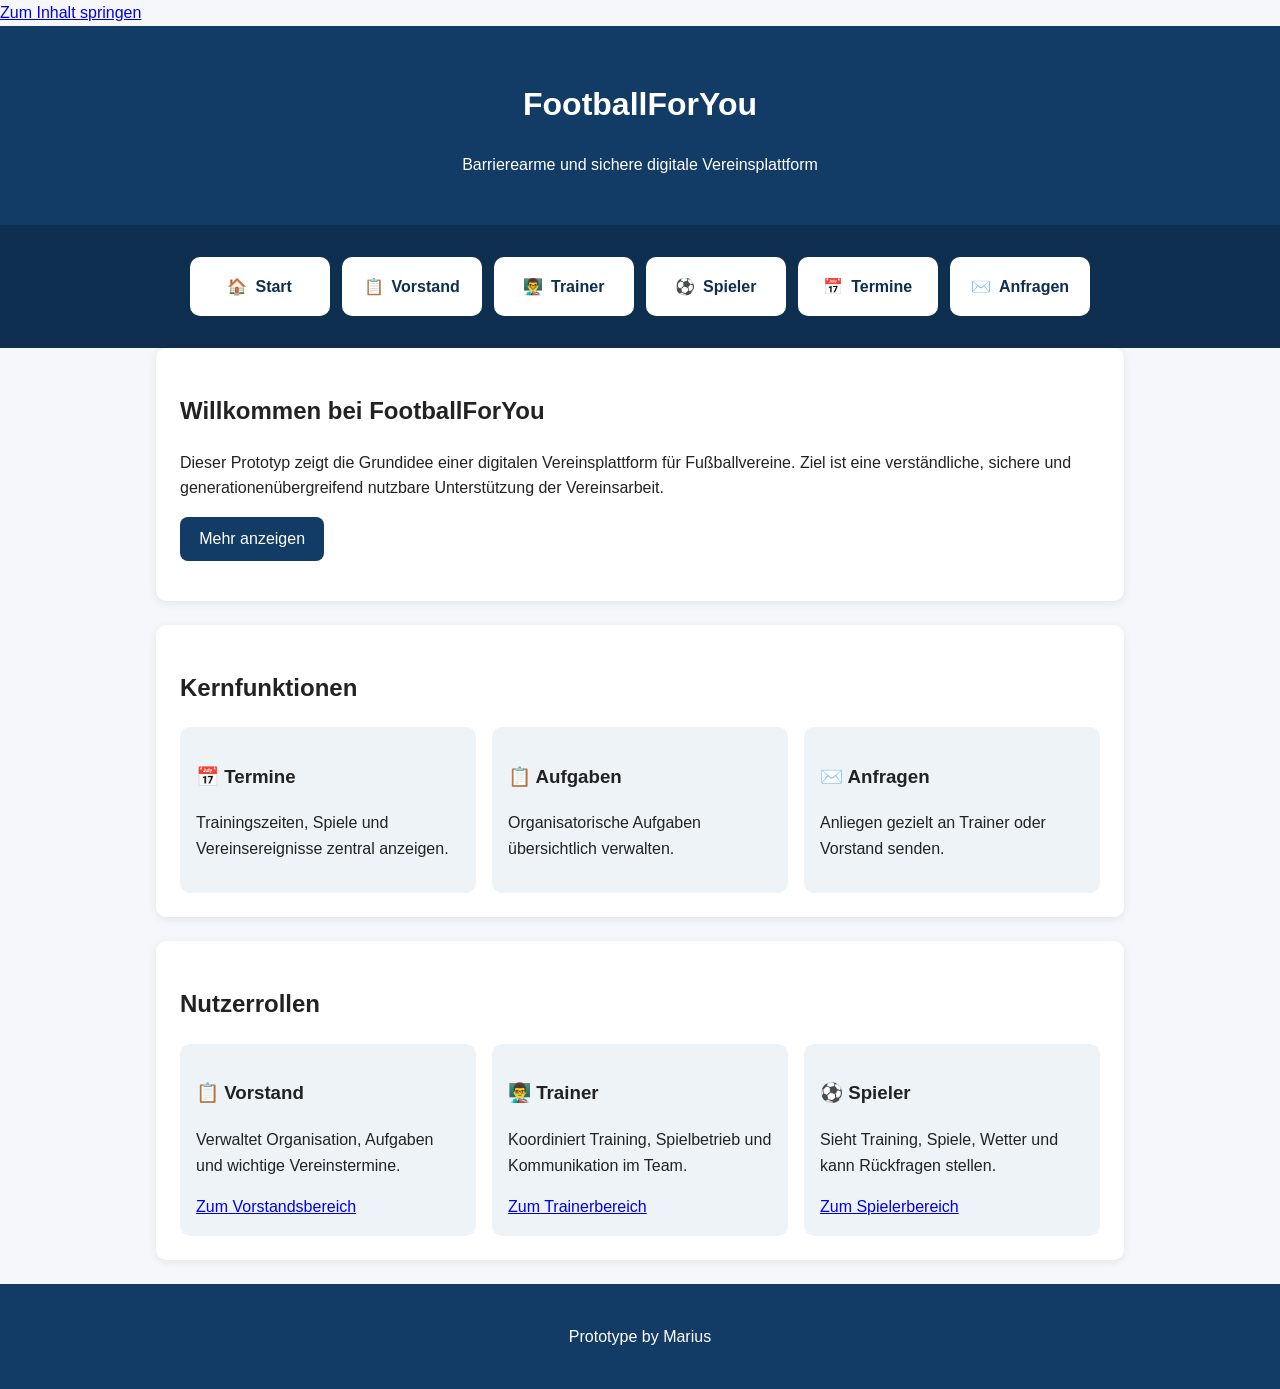
==== index.html @ 41df6380 "Update index.html" ====
<!DOCTYPE html>
<html lang="de">
<head>
  <meta charset="UTF-8" />
  <meta name="viewport" content="width=device-width, initial-scale=1.0" />
  <title>FootballForYou – Start</title>
  <link rel="stylesheet" href="style.css" />
</head>
<body>
  <a class="skip-link" href="#main-content">Zum Inhalt springen</a>

  <header class="site-header">
    <div class="container">
      <h1>FootballForYou</h1>
      <p>Barrierearme und sichere digitale Vereinsplattform</p>
    </div>
  </header>

  <nav class="main-nav" aria-label="Hauptnavigation">
    <div class="container nav-container">
      <a href="index.html" class="nav-button active">🏠 <span>Start</span></a>
      <a href="vorstand.html" class="nav-button">📋 <span>Vorstand</span></a>
      <a href="trainer.html" class="nav-button">👨‍🏫 <span>Trainer</span></a>
      <a href="spieler.html" class="nav-button">⚽ <span>Spieler</span></a>
      <a href="termine.html" class="nav-button">📅 <span>Termine</span></a>
      <a href="anfragen.html" class="nav-button">✉️ <span>Anfragen</span></a>
    </div>
  </nav>

  <main id="main-content" class="container">
    <section class="content-box">
      <h2>Willkommen bei FootballForYou</h2>
      <p>
        Dieser Prototyp zeigt die Grundidee einer digitalen Vereinsplattform
        für Fußballvereine. Ziel ist eine verständliche, sichere und
        generationenübergreifend nutzbare Unterstützung der Vereinsarbeit.
      </p>
      <button type="button" onclick="showMessage()">Mehr anzeigen</button>
      <p id="message" class="info-message"></p>
    </section>

    <section class="content-box">
      <h2>Kernfunktionen</h2>
      <div class="card-container">
        <div class="card">
          <h3>📅 Termine</h3>
          <p>Trainingszeiten, Spiele und Vereinsereignisse zentral anzeigen.</p>
        </div>
        <div class="card">
          <h3>📋 Aufgaben</h3>
          <p>Organisatorische Aufgaben übersichtlich verwalten.</p>
        </div>
        <div class="card">
          <h3>✉️ Anfragen</h3>
          <p>Anliegen gezielt an Trainer oder Vorstand senden.</p>
        </div>
      </div>
    </section>

    <section class="content-box">
      <h2>Nutzerrollen</h2>
      <div class="card-container">
        <div class="card">
          <h3>📋 Vorstand</h3>
          <p>Verwaltet Organisation, Aufgaben und wichtige Vereinstermine.</p>
          <a class="inline-link" href="vorstand.html">Zum Vorstandsbereich</a>
        </div>
        <div class="card">
          <h3>👨‍🏫 Trainer</h3>
          <p>Koordiniert Training, Spielbetrieb und Kommunikation im Team.</p>
          <a class="inline-link" href="trainer.html">Zum Trainerbereich</a>
        </div>
        <div class="card">
          <h3>⚽ Spieler</h3>
          <p>Sieht Training, Spiele, Wetter und kann Rückfragen stellen.</p>
          <a class="inline-link" href="spieler.html">Zum Spielerbereich</a>
        </div>
      </div>
    </section>
  </main>

  <footer class="site-footer">
    <div class="container">
      <p>Prototype by Marius</p>
    </div>
  </footer>

  <script src="script.js"></script>
</body>
</html>
---- style.css ----
* {
  box-sizing: border-box;
}

body {
  font-family: Arial, sans-serif;
  margin: 0;
  line-height: 1.6;
  background-color: #f5f7fa;
  color: #222;
}

.container {
  width: 100%;
  max-width: 1000px;
  margin: 0 auto;
  padding: 0 1rem;
}

.site-header {
  background-color: #123b66;
  color: white;
  padding: 2rem 0;
  text-align: center;
}

.main-nav {
  background-color: #0f2f50;
  padding: 1rem 0;
}

.nav-container {
  display: flex;
  justify-content: center;
  gap: 0.75rem;
  padding: 1rem;
  flex-wrap: wrap;
}

.nav-button {
  display: flex;
  align-items: center;
  gap: 0.5rem;
  background-color: #ffffff;
  color: #0f2f50;
  text-decoration: none;
  font-weight: bold;
  padding: 0.9rem 1.2rem;
  border-radius: 10px;
  min-width: 140px;
  justify-content: center;
  border: 2px solid transparent;
  transition: 0.2s ease;
}

.nav-button:hover {
  background-color: #eaf1f8;
  border-color: #123b66;
}

.nav-button:focus {
  outline: 3px solid #ffbf47;
  outline-offset: 2px;
}

main {
  padding-top: 2rem;
  padding-bottom: 2rem;
}

.content-box {
  background: white;
  margin-bottom: 1.5rem;
  padding: 1.5rem;
  border-radius: 10px;
  box-shadow: 0 2px 8px rgba(0, 0, 0, 0.08);
}

button {
  background-color: #123b66;
  color: white;
  border: none;
  padding: 0.8rem 1.2rem;
  border-radius: 8px;
  cursor: pointer;
  font-size: 1rem;
}

button:hover {
  opacity: 0.9;
}

.card-container {
  display: grid;
  grid-template-columns: repeat(3, 1fr);
  gap: 1rem;
}

.card {
  background-color: #eef3f8;
  padding: 1rem;
  border-radius: 10px;
}

.site-footer {
  text-align: center;
  padding: 1.5rem 0;
  background-color: #123b66;
  color: white;
}

@media (max-width: 768px) {
  .site-header {
    padding: 1.5rem 0;
  }

  .site-header h1 {
    font-size: 1.8rem;
  }

  .nav-container {
    flex-direction: column;
    align-items: stretch;
    gap: 0.75rem;
  }

  .nav-button {
    width: 100%;
  }

  .content-box {
    padding: 1rem;
  }

  .card-container {
    grid-template-columns: 1fr;
  }

  button {
    width: 100%;
  }
}
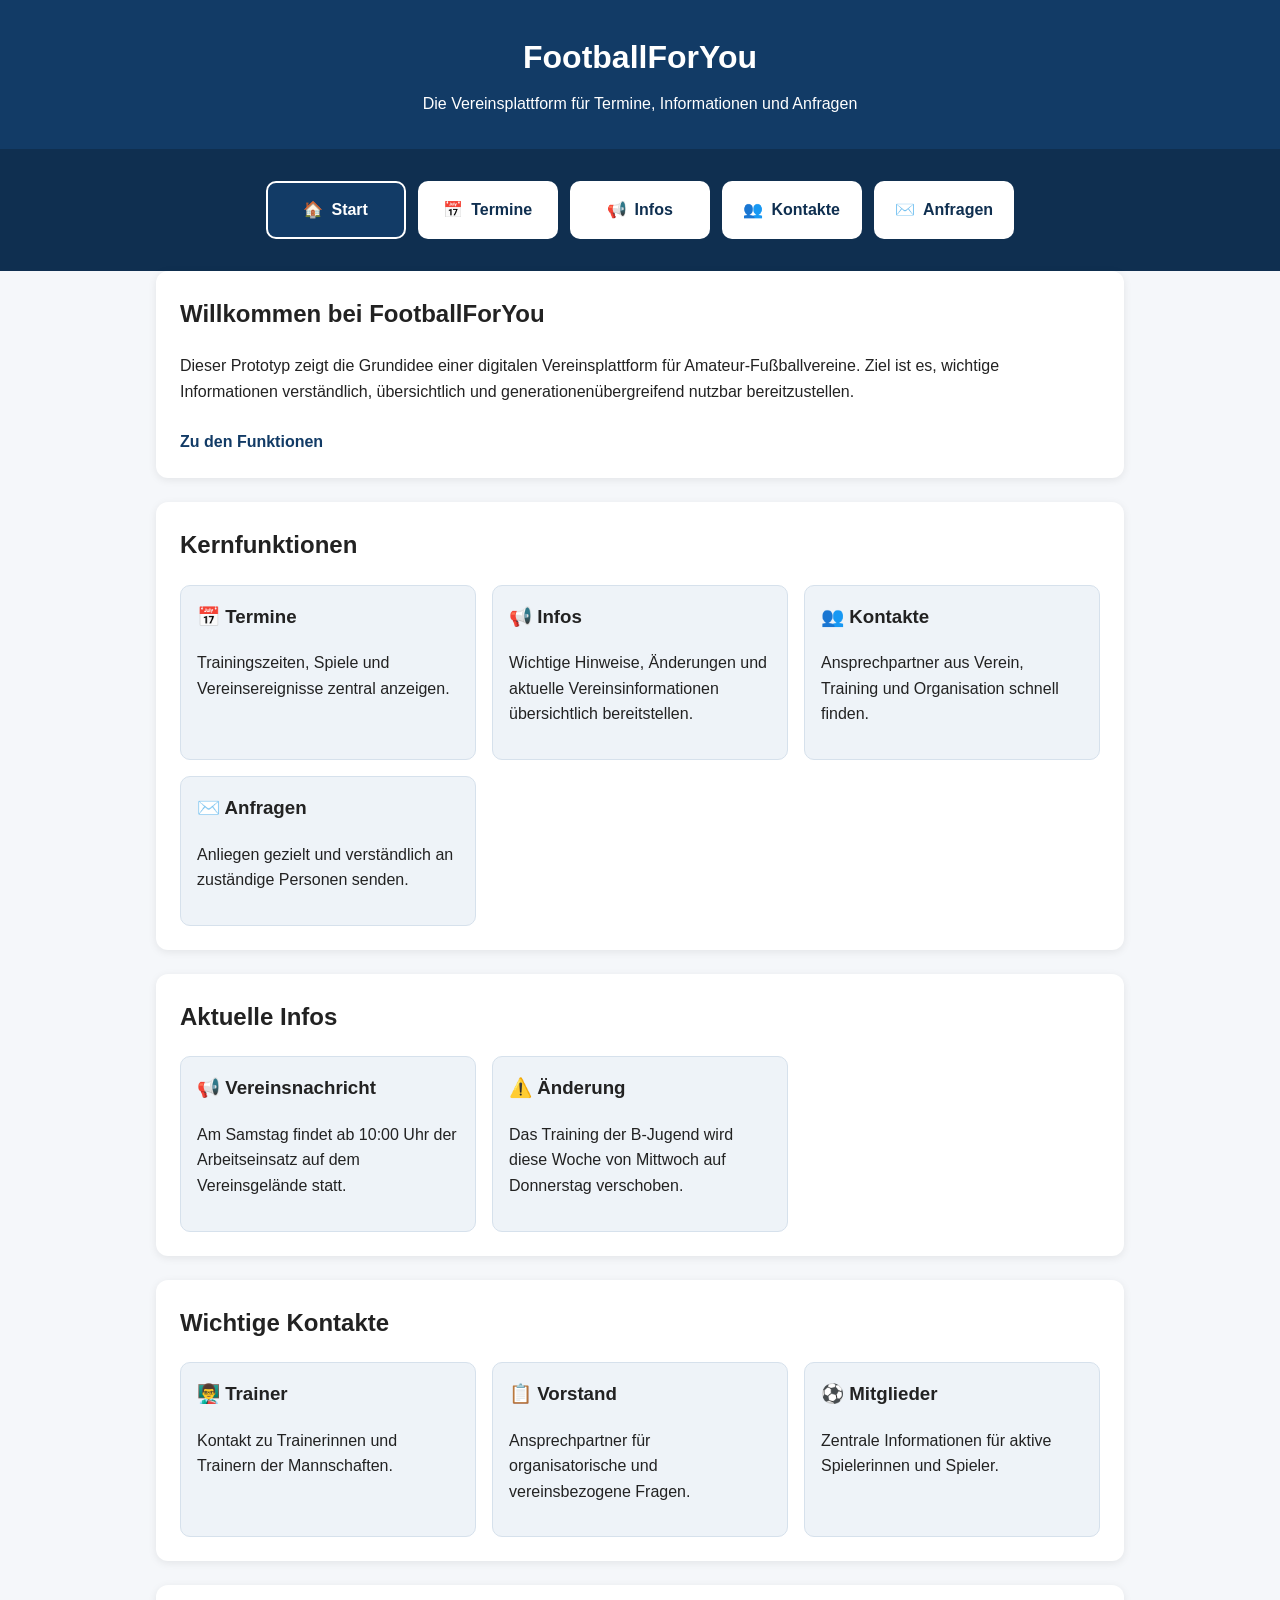
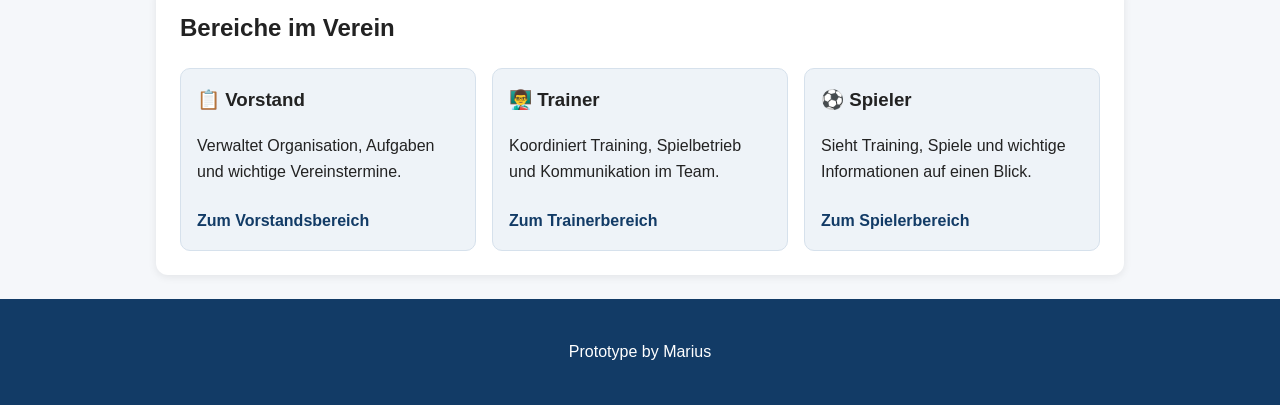
==== commit fff7c722: "Update index.html" ====
--- a/index.html
+++ b/index.html
@@ -12,17 +12,16 @@
   <header class="site-header">
     <div class="container">
       <h1>FootballForYou</h1>
-      <p>Barrierearme und sichere digitale Vereinsplattform</p>
+      <p>Die Vereinsplattform für Termine, Informationen und Anfragen</p>
     </div>
   </header>
 
   <nav class="main-nav" aria-label="Hauptnavigation">
     <div class="container nav-container">
       <a href="index.html" class="nav-button active">🏠 <span>Start</span></a>
-      <a href="vorstand.html" class="nav-button">📋 <span>Vorstand</span></a>
-      <a href="trainer.html" class="nav-button">👨‍🏫 <span>Trainer</span></a>
-      <a href="spieler.html" class="nav-button">⚽ <span>Spieler</span></a>
       <a href="termine.html" class="nav-button">📅 <span>Termine</span></a>
+      <a href="#infos-bereich" class="nav-button">📢 <span>Infos</span></a>
+      <a href="#kontakte-bereich" class="nav-button">👥 <span>Kontakte</span></a>
       <a href="anfragen.html" class="nav-button">✉️ <span>Anfragen</span></a>
     </div>
   </nav>
@@ -32,14 +31,14 @@
       <h2>Willkommen bei FootballForYou</h2>
       <p>
         Dieser Prototyp zeigt die Grundidee einer digitalen Vereinsplattform
-        für Fußballvereine. Ziel ist eine verständliche, sichere und
-        generationenübergreifend nutzbare Unterstützung der Vereinsarbeit.
+        für Amateur-Fußballvereine. Ziel ist es, wichtige Informationen
+        verständlich, übersichtlich und generationenübergreifend nutzbar
+        bereitzustellen.
       </p>
-      <button type="button" onclick="showMessage()">Mehr anzeigen</button>
-      <p id="message" class="info-message"></p>
+      <a class="inline-link button-link" href="#funktionen">Zu den Funktionen</a>
     </section>
 
-    <section class="content-box">
+    <section id="funktionen" class="content-box">
       <h2>Kernfunktionen</h2>
       <div class="card-container">
         <div class="card">
@@ -47,18 +46,54 @@
           <p>Trainingszeiten, Spiele und Vereinsereignisse zentral anzeigen.</p>
         </div>
         <div class="card">
-          <h3>📋 Aufgaben</h3>
-          <p>Organisatorische Aufgaben übersichtlich verwalten.</p>
+          <h3>📢 Infos</h3>
+          <p>Wichtige Hinweise, Änderungen und aktuelle Vereinsinformationen übersichtlich bereitstellen.</p>
+        </div>
+        <div class="card">
+          <h3>👥 Kontakte</h3>
+          <p>Ansprechpartner aus Verein, Training und Organisation schnell finden.</p>
         </div>
         <div class="card">
           <h3>✉️ Anfragen</h3>
-          <p>Anliegen gezielt an Trainer oder Vorstand senden.</p>
+          <p>Anliegen gezielt und verständlich an zuständige Personen senden.</p>
+        </div>
+      </div>
+    </section>
+
+    <section id="infos-bereich" class="content-box">
+      <h2>Aktuelle Infos</h2>
+      <div class="card-container">
+        <div class="card">
+          <h3>📢 Vereinsnachricht</h3>
+          <p>Am Samstag findet ab 10:00 Uhr der Arbeitseinsatz auf dem Vereinsgelände statt.</p>
+        </div>
+        <div class="card">
+          <h3>⚠️ Änderung</h3>
+          <p>Das Training der B-Jugend wird diese Woche von Mittwoch auf Donnerstag verschoben.</p>
+        </div>
+      </div>
+    </section>
+
+    <section id="kontakte-bereich" class="content-box">
+      <h2>Wichtige Kontakte</h2>
+      <div class="card-container">
+        <div class="card">
+          <h3>👨‍🏫 Trainer</h3>
+          <p>Kontakt zu Trainerinnen und Trainern der Mannschaften.</p>
+        </div>
+        <div class="card">
+          <h3>📋 Vorstand</h3>
+          <p>Ansprechpartner für organisatorische und vereinsbezogene Fragen.</p>
+        </div>
+        <div class="card">
+          <h3>⚽ Mitglieder</h3>
+          <p>Zentrale Informationen für aktive Spielerinnen und Spieler.</p>
         </div>
       </div>
     </section>
 
     <section class="content-box">
-      <h2>Nutzerrollen</h2>
+      <h2>Bereiche im Verein</h2>
       <div class="card-container">
         <div class="card">
           <h3>📋 Vorstand</h3>
@@ -72,7 +107,7 @@
         </div>
         <div class="card">
           <h3>⚽ Spieler</h3>
-          <p>Sieht Training, Spiele, Wetter und kann Rückfragen stellen.</p>
+          <p>Sieht Training, Spiele und wichtige Informationen auf einen Blick.</p>
           <a class="inline-link" href="spieler.html">Zum Spielerbereich</a>
         </div>
       </div>
--- a/style.css
+++ b/style.css
@@ -17,11 +17,38 @@
   padding: 0 1rem;
 }
 
+.skip-link {
+  position: absolute;
+  left: -9999px;
+  top: auto;
+}
+
+.skip-link:focus {
+  left: 1rem;
+  top: 1rem;
+  background: #ffbf47;
+  color: #000;
+  padding: 0.75rem 1rem;
+  border-radius: 8px;
+  z-index: 1000;
+  text-decoration: none;
+  font-weight: bold;
+}
+
 .site-header {
   background-color: #123b66;
   color: white;
   padding: 2rem 0;
   text-align: center;
+}
+
+.site-header h1 {
+  margin-top: 0;
+  margin-bottom: 0.5rem;
+}
+
+.site-header p {
+  margin: 0;
 }
 
 .main-nav {
@@ -37,7 +64,8 @@
   flex-wrap: wrap;
 }
 
-.nav-button {
+.nav-button,
+.nav-button:visited {
   display: flex;
   align-items: center;
   gap: 0.5rem;
@@ -58,9 +86,22 @@
   border-color: #123b66;
 }
 
-.nav-button:focus {
+.nav-button:active {
+  background-color: #d9e6f2;
+  border-color: #123b66;
+  color: #0f2f50;
+}
+
+.nav-button:focus,
+.nav-button:focus-visible {
   outline: 3px solid #ffbf47;
   outline-offset: 2px;
+}
+
+.nav-button.active {
+  background-color: #123b66;
+  color: #ffffff;
+  border-color: #ffffff;
 }
 
 main {
@@ -72,22 +113,33 @@
   background: white;
   margin-bottom: 1.5rem;
   padding: 1.5rem;
-  border-radius: 10px;
+  border-radius: 12px;
   box-shadow: 0 2px 8px rgba(0, 0, 0, 0.08);
+}
+
+.content-box h2 {
+  margin-top: 0;
 }
 
 button {
   background-color: #123b66;
   color: white;
   border: none;
-  padding: 0.8rem 1.2rem;
+  padding: 0.85rem 1.2rem;
   border-radius: 8px;
   cursor: pointer;
   font-size: 1rem;
+  font-weight: bold;
 }
 
 button:hover {
-  opacity: 0.9;
+  opacity: 0.95;
+}
+
+button:focus,
+button:focus-visible {
+  outline: 3px solid #ffbf47;
+  outline-offset: 2px;
 }
 
 .card-container {
@@ -100,6 +152,104 @@
   background-color: #eef3f8;
   padding: 1rem;
   border-radius: 10px;
+  border: 1px solid #d6e1ec;
+}
+
+.card h3 {
+  margin-top: 0;
+}
+
+.inline-link,
+.action-link {
+  display: inline-block;
+  margin-top: 0.5rem;
+  color: #123b66;
+  font-weight: bold;
+  text-decoration: none;
+}
+
+.inline-link:hover,
+.action-link:hover {
+  text-decoration: underline;
+}
+
+.info-list {
+  padding-left: 1.2rem;
+  margin-bottom: 0;
+}
+
+.info-message {
+  margin-top: 1rem;
+  font-weight: bold;
+}
+
+.request-form {
+  display: flex;
+  flex-direction: column;
+  gap: 1rem;
+}
+
+.form-group {
+  display: flex;
+  flex-direction: column;
+  gap: 0.4rem;
+}
+
+label {
+  font-weight: bold;
+}
+
+input,
+select,
+textarea {
+  width: 100%;
+  padding: 0.8rem;
+  border: 1px solid #b8c7d6;
+  border-radius: 8px;
+  font-size: 1rem;
+  font-family: Arial, sans-serif;
+}
+
+input:focus,
+select:focus,
+textarea:focus {
+  outline: 3px solid #ffbf47;
+  outline-offset: 1px;
+  border-color: #123b66;
+}
+
+.filter-buttons {
+  display: flex;
+  gap: 0.75rem;
+  flex-wrap: wrap;
+}
+
+.filter-button {
+  background-color: #eaf1f8;
+  color: #123b66;
+  border: 2px solid #123b66;
+}
+
+.filter-button.active-filter {
+  background-color: #123b66;
+  color: #ffffff;
+}
+
+.appointment-list {
+  display: grid;
+  gap: 1rem;
+}
+
+.appointment-item {
+  background-color: #eef3f8;
+  padding: 1rem;
+  border-radius: 10px;
+  border: 1px solid #d6e1ec;
+}
+
+.appointment-item h3 {
+  margin-top: 0;
+  margin-bottom: 0.5rem;
 }
 
 .site-footer {
@@ -136,7 +286,12 @@
     grid-template-columns: 1fr;
   }
 
-  button {
+  .filter-buttons {
+    flex-direction: column;
+  }
+
+  button,
+  .filter-button {
     width: 100%;
   }
 }
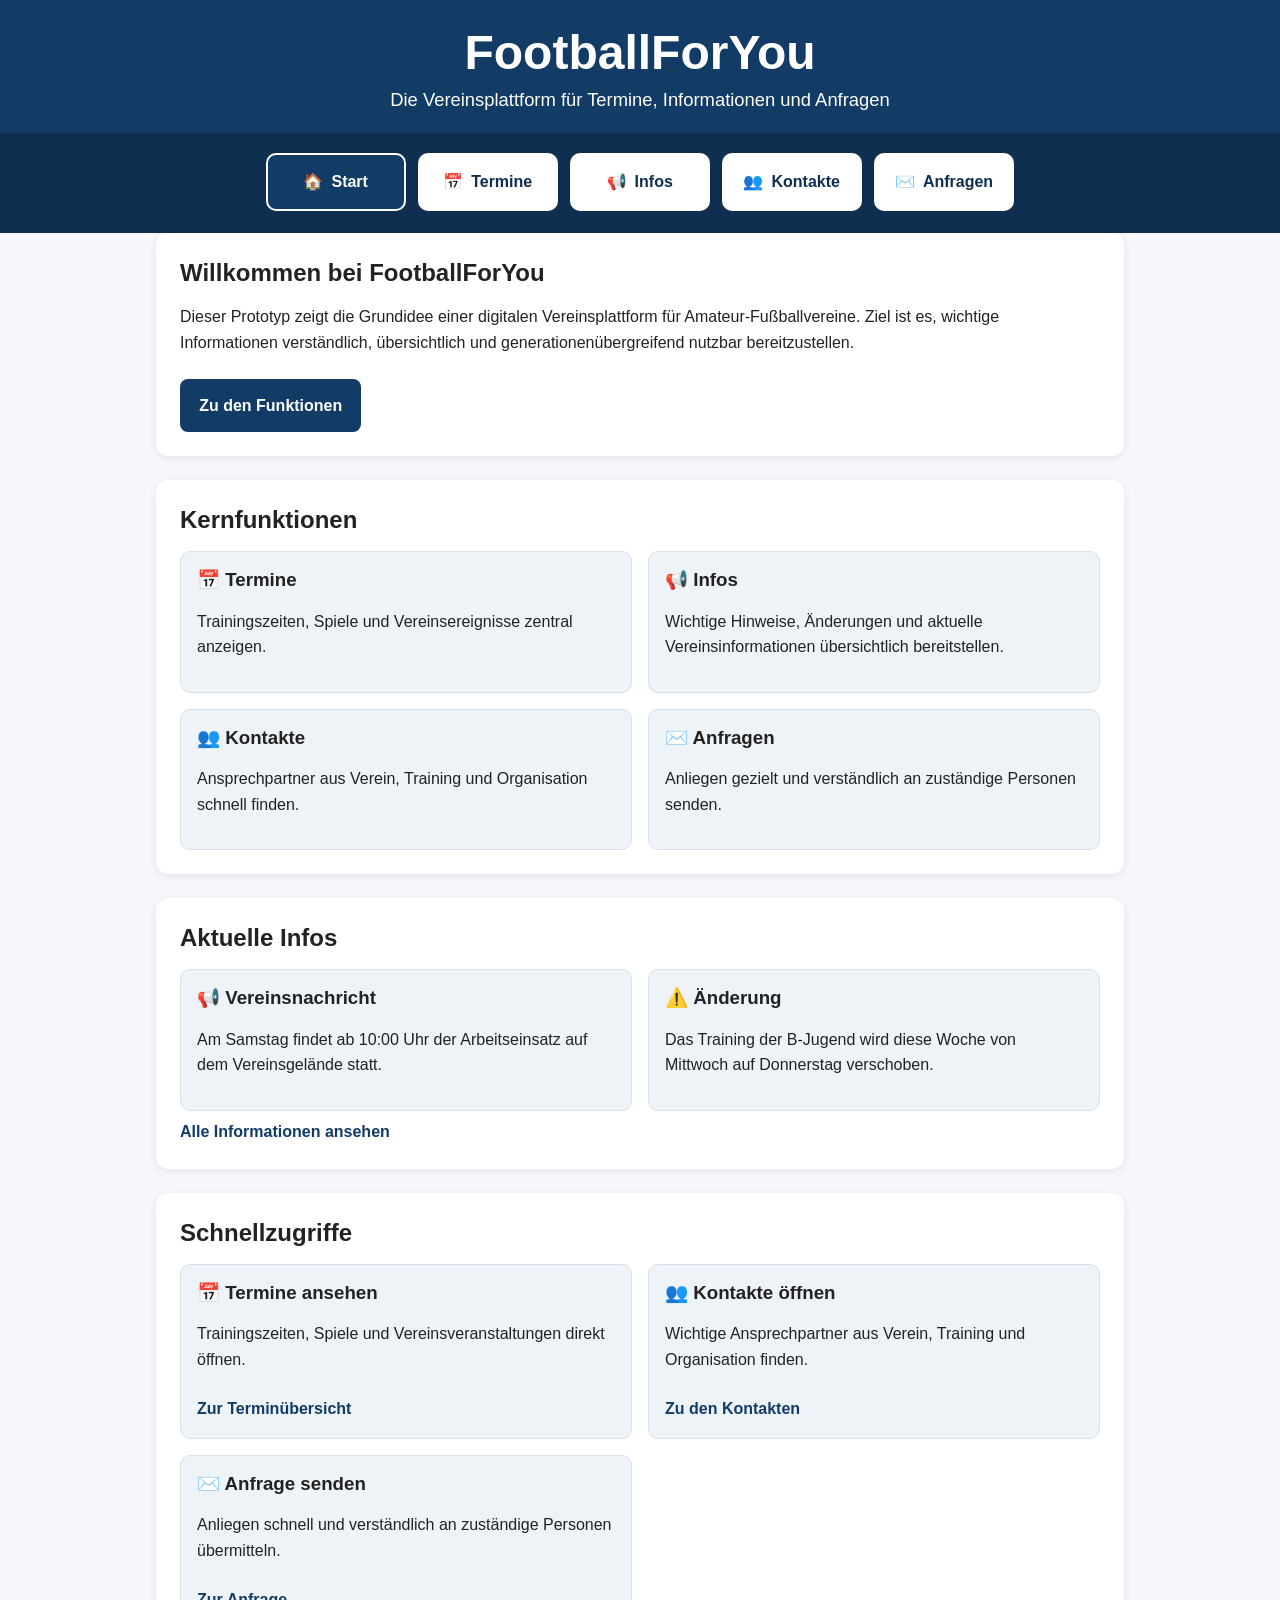
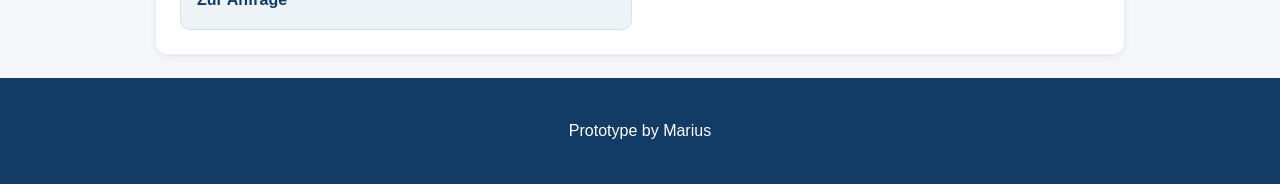
==== commit 6aecb8aa: "Update index.html" ====
--- a/index.html
+++ b/index.html
@@ -20,8 +20,8 @@
     <div class="container nav-container">
       <a href="index.html" class="nav-button active">🏠 <span>Start</span></a>
       <a href="termine.html" class="nav-button">📅 <span>Termine</span></a>
-      <a href="#infos-bereich" class="nav-button">📢 <span>Infos</span></a>
-      <a href="#kontakte-bereich" class="nav-button">👥 <span>Kontakte</span></a>
+      <a href="infos.html" class="nav-button">📢 <span>Infos</span></a>
+      <a href="kontakte.html" class="nav-button">👥 <span>Kontakte</span></a>
       <a href="anfragen.html" class="nav-button">✉️ <span>Anfragen</span></a>
     </div>
   </nav>
@@ -60,7 +60,7 @@
       </div>
     </section>
 
-    <section id="infos-bereich" class="content-box">
+    <section class="content-box">
       <h2>Aktuelle Infos</h2>
       <div class="card-container">
         <div class="card">
@@ -72,43 +72,26 @@
           <p>Das Training der B-Jugend wird diese Woche von Mittwoch auf Donnerstag verschoben.</p>
         </div>
       </div>
-    </section>
-
-    <section id="kontakte-bereich" class="content-box">
-      <h2>Wichtige Kontakte</h2>
-      <div class="card-container">
-        <div class="card">
-          <h3>👨‍🏫 Trainer</h3>
-          <p>Kontakt zu Trainerinnen und Trainern der Mannschaften.</p>
-        </div>
-        <div class="card">
-          <h3>📋 Vorstand</h3>
-          <p>Ansprechpartner für organisatorische und vereinsbezogene Fragen.</p>
-        </div>
-        <div class="card">
-          <h3>⚽ Mitglieder</h3>
-          <p>Zentrale Informationen für aktive Spielerinnen und Spieler.</p>
-        </div>
-      </div>
+      <a class="inline-link" href="infos.html">Alle Informationen ansehen</a>
     </section>
 
     <section class="content-box">
-      <h2>Bereiche im Verein</h2>
+      <h2>Schnellzugriffe</h2>
       <div class="card-container">
         <div class="card">
-          <h3>📋 Vorstand</h3>
-          <p>Verwaltet Organisation, Aufgaben und wichtige Vereinstermine.</p>
-          <a class="inline-link" href="vorstand.html">Zum Vorstandsbereich</a>
+          <h3>📅 Termine ansehen</h3>
+          <p>Trainingszeiten, Spiele und Vereinsveranstaltungen direkt öffnen.</p>
+          <a class="inline-link" href="termine.html">Zur Terminübersicht</a>
         </div>
         <div class="card">
-          <h3>👨‍🏫 Trainer</h3>
-          <p>Koordiniert Training, Spielbetrieb und Kommunikation im Team.</p>
-          <a class="inline-link" href="trainer.html">Zum Trainerbereich</a>
+          <h3>👥 Kontakte öffnen</h3>
+          <p>Wichtige Ansprechpartner aus Verein, Training und Organisation finden.</p>
+          <a class="inline-link" href="kontakte.html">Zu den Kontakten</a>
         </div>
         <div class="card">
-          <h3>⚽ Spieler</h3>
-          <p>Sieht Training, Spiele und wichtige Informationen auf einen Blick.</p>
-          <a class="inline-link" href="spieler.html">Zum Spielerbereich</a>
+          <h3>✉️ Anfrage senden</h3>
+          <p>Anliegen schnell und verständlich an zuständige Personen übermitteln.</p>
+          <a class="inline-link" href="anfragen.html">Zur Anfrage</a>
         </div>
       </div>
     </section>
--- a/style.css
+++ b/style.css
@@ -38,29 +38,33 @@
 .site-header {
   background-color: #123b66;
   color: white;
-  padding: 2rem 0;
+  padding: 1.5rem 0 1.25rem;
   text-align: center;
 }
 
 .site-header h1 {
   margin-top: 0;
-  margin-bottom: 0.5rem;
+  margin-bottom: 0.35rem;
+  font-size: 3rem;
+  line-height: 1.2;
 }
 
 .site-header p {
   margin: 0;
+  font-size: 1.15rem;
+  line-height: 1.4;
 }
 
 .main-nav {
   background-color: #0f2f50;
-  padding: 1rem 0;
+  padding: 0.5rem 0 0.85rem;
 }
 
 .nav-container {
   display: flex;
   justify-content: center;
   gap: 0.75rem;
-  padding: 1rem;
+  padding: 0.75rem 1rem 0.5rem;
   flex-wrap: wrap;
 }
 
@@ -105,7 +109,7 @@
 }
 
 main {
-  padding-top: 2rem;
+  padding-top: 1.5rem;
   padding-bottom: 2rem;
 }
 
@@ -119,6 +123,8 @@
 
 .content-box h2 {
   margin-top: 0;
+  margin-bottom: 1rem;
+  line-height: 1.3;
 }
 
 button {
@@ -144,7 +150,7 @@
 
 .card-container {
   display: grid;
-  grid-template-columns: repeat(3, 1fr);
+  grid-template-columns: repeat(2, 1fr);
   gap: 1rem;
 }
 
@@ -157,6 +163,8 @@
 
 .card h3 {
   margin-top: 0;
+  margin-bottom: 0.75rem;
+  line-height: 1.3;
 }
 
 .inline-link,
@@ -171,6 +179,29 @@
 .inline-link:hover,
 .action-link:hover {
   text-decoration: underline;
+}
+
+.button-link,
+.button-link:visited {
+  display: inline-block;
+  margin-top: 0.5rem;
+  background-color: #123b66;
+  color: #ffffff;
+  text-decoration: none;
+  padding: 0.85rem 1.2rem;
+  border-radius: 8px;
+  font-weight: bold;
+}
+
+.button-link:hover {
+  background-color: #163258;
+  text-decoration: none;
+}
+
+.button-link:focus,
+.button-link:focus-visible {
+  outline: 3px solid #ffbf47;
+  outline-offset: 2px;
 }
 
 .info-list {
@@ -261,11 +292,15 @@
 
 @media (max-width: 768px) {
   .site-header {
-    padding: 1.5rem 0;
+    padding: 1.25rem 0 1rem;
   }
 
   .site-header h1 {
-    font-size: 1.8rem;
+    font-size: 2.2rem;
+  }
+
+  .site-header p {
+    font-size: 1rem;
   }
 
   .nav-container {
@@ -291,7 +326,9 @@
   }
 
   button,
-  .filter-button {
+  .filter-button,
+  .button-link {
     width: 100%;
-  }
-}
+    text-align: center;
+  }
+}
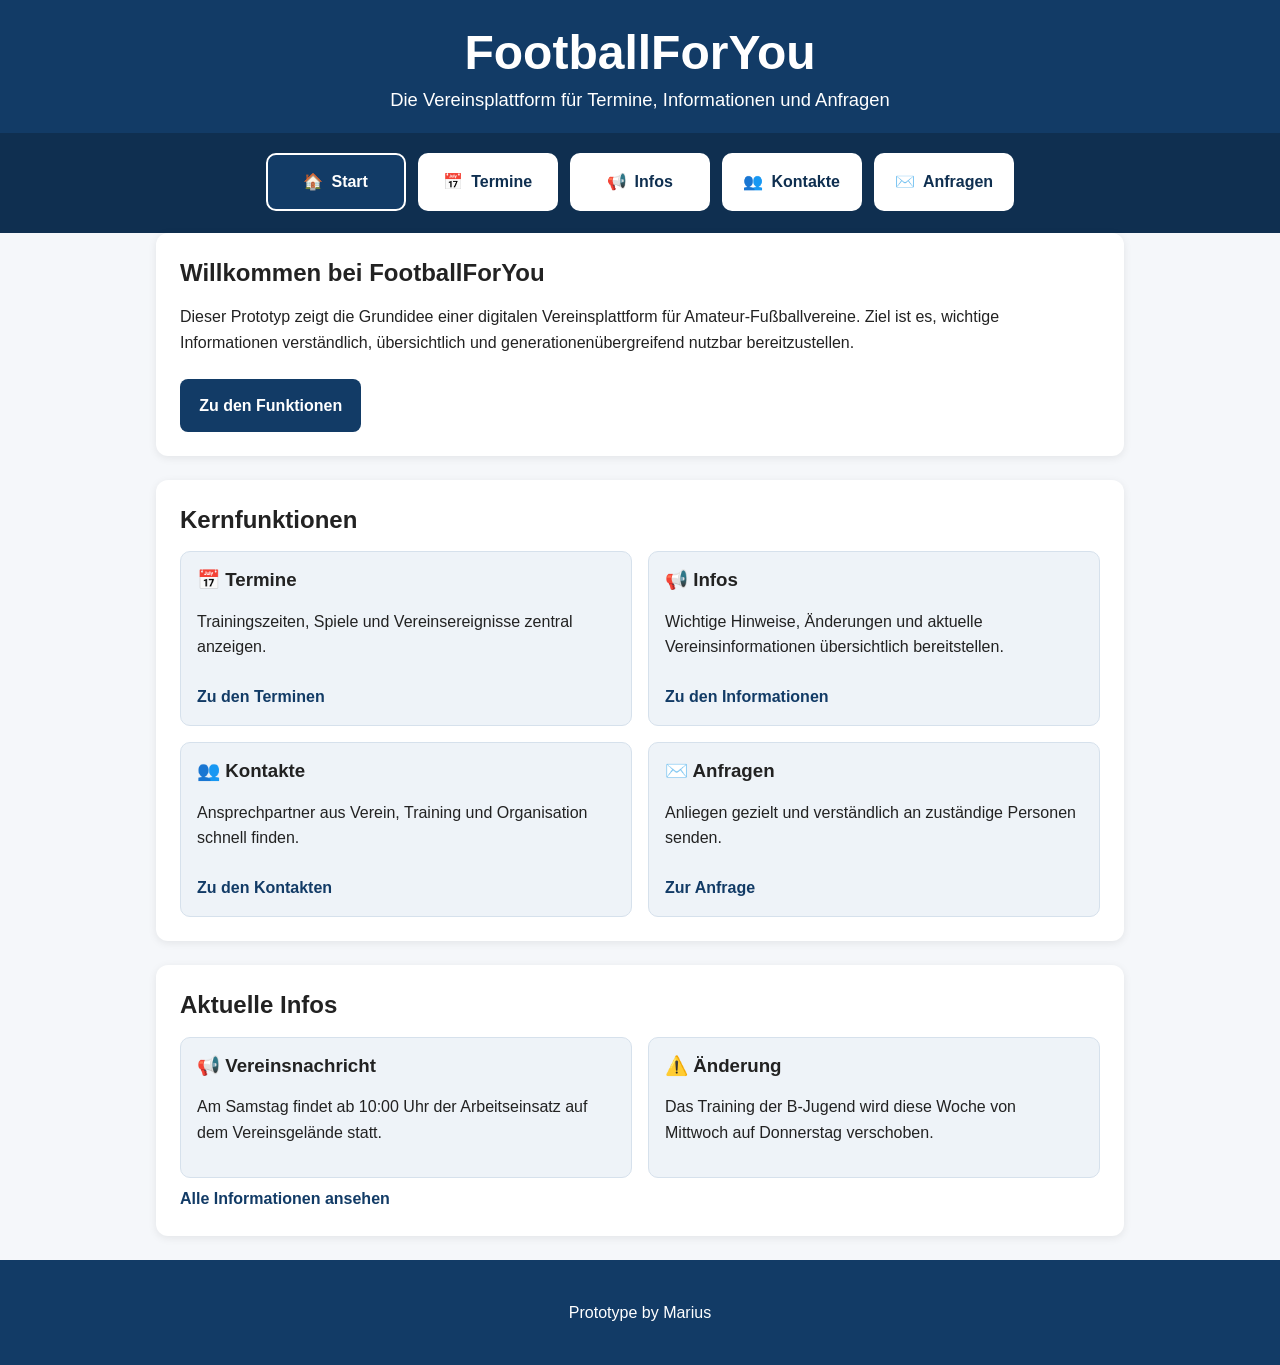
==== commit 96f90f11: "Update index.html" ====
--- a/index.html
+++ b/index.html
@@ -44,18 +44,22 @@
         <div class="card">
           <h3>📅 Termine</h3>
           <p>Trainingszeiten, Spiele und Vereinsereignisse zentral anzeigen.</p>
+          <a class="inline-link" href="termine.html">Zu den Terminen</a>
         </div>
         <div class="card">
           <h3>📢 Infos</h3>
           <p>Wichtige Hinweise, Änderungen und aktuelle Vereinsinformationen übersichtlich bereitstellen.</p>
+          <a class="inline-link" href="infos.html">Zu den Informationen</a>
         </div>
         <div class="card">
           <h3>👥 Kontakte</h3>
           <p>Ansprechpartner aus Verein, Training und Organisation schnell finden.</p>
+          <a class="inline-link" href="kontakte.html">Zu den Kontakten</a>
         </div>
         <div class="card">
           <h3>✉️ Anfragen</h3>
           <p>Anliegen gezielt und verständlich an zuständige Personen senden.</p>
+          <a class="inline-link" href="anfragen.html">Zur Anfrage</a>
         </div>
       </div>
     </section>
@@ -74,27 +78,6 @@
       </div>
       <a class="inline-link" href="infos.html">Alle Informationen ansehen</a>
     </section>
-
-    <section class="content-box">
-      <h2>Schnellzugriffe</h2>
-      <div class="card-container">
-        <div class="card">
-          <h3>📅 Termine ansehen</h3>
-          <p>Trainingszeiten, Spiele und Vereinsveranstaltungen direkt öffnen.</p>
-          <a class="inline-link" href="termine.html">Zur Terminübersicht</a>
-        </div>
-        <div class="card">
-          <h3>👥 Kontakte öffnen</h3>
-          <p>Wichtige Ansprechpartner aus Verein, Training und Organisation finden.</p>
-          <a class="inline-link" href="kontakte.html">Zu den Kontakten</a>
-        </div>
-        <div class="card">
-          <h3>✉️ Anfrage senden</h3>
-          <p>Anliegen schnell und verständlich an zuständige Personen übermitteln.</p>
-          <a class="inline-link" href="anfragen.html">Zur Anfrage</a>
-        </div>
-      </div>
-    </section>
   </main>
 
   <footer class="site-footer">
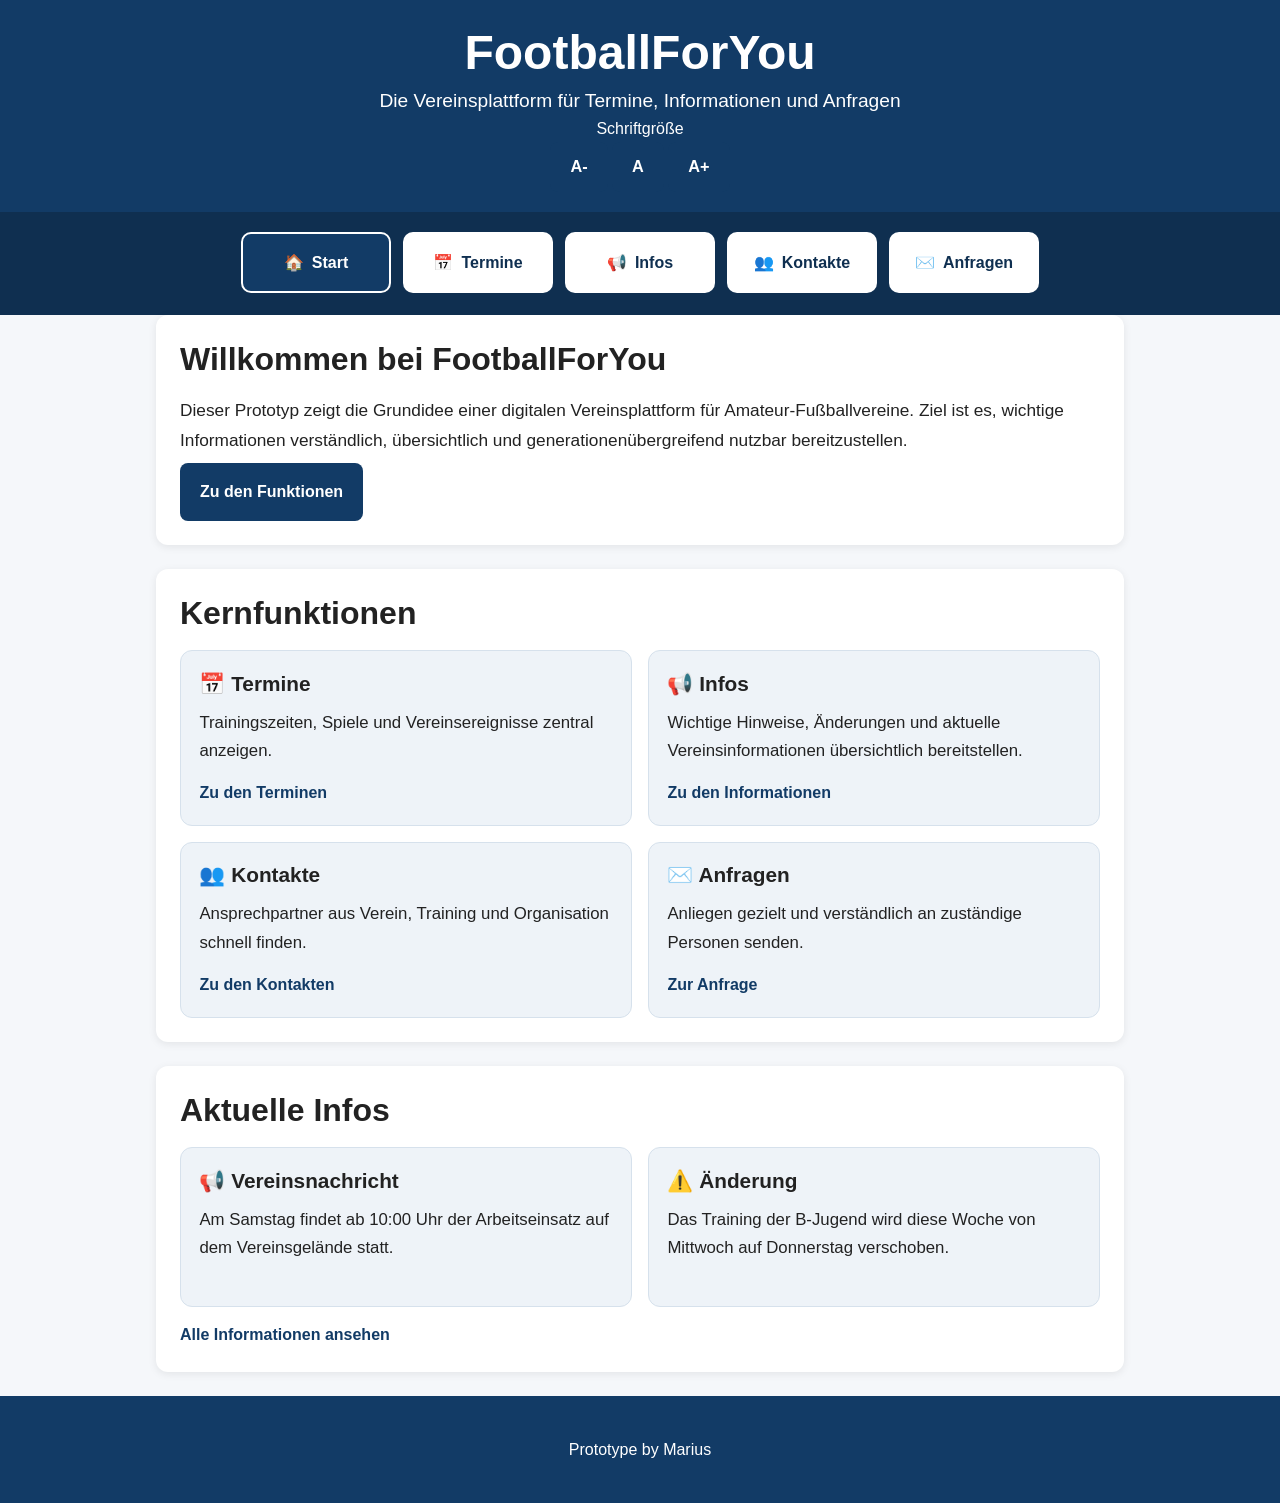
==== commit af0dad48: "Update index.html" ====
--- a/index.html
+++ b/index.html
@@ -10,9 +10,20 @@
   <a class="skip-link" href="#main-content">Zum Inhalt springen</a>
 
   <header class="site-header">
-    <div class="container">
-      <h1>FootballForYou</h1>
-      <p>Die Vereinsplattform für Termine, Informationen und Anfragen</p>
+    <div class="container header-inner">
+      <div class="header-text">
+        <h1>FootballForYou</h1>
+        <p>Die Vereinsplattform für Termine, Informationen und Anfragen</p>
+      </div>
+
+      <div class="font-controls" aria-label="Schriftgröße anpassen">
+        <span class="font-controls-label">Schriftgröße</span>
+        <div class="font-buttons">
+          <button type="button" class="font-button" onclick="setFontSize('small')">A-</button>
+          <button type="button" class="font-button" onclick="setFontSize('default')">A</button>
+          <button type="button" class="font-button" onclick="setFontSize('large')">A+</button>
+        </div>
+      </div>
     </div>
   </header>
 
--- a/style.css
+++ b/style.css
@@ -5,7 +5,7 @@
 body {
   font-family: Arial, sans-serif;
   margin: 0;
-  line-height: 1.6;
+  line-height: 1.7;
   background-color: #f5f7fa;
   color: #222;
 }
@@ -51,8 +51,8 @@
 
 .site-header p {
   margin: 0;
-  font-size: 1.15rem;
-  line-height: 1.4;
+  font-size: 1.2rem;
+  line-height: 1.45;
 }
 
 .main-nav {
@@ -77,9 +77,9 @@
   color: #0f2f50;
   text-decoration: none;
   font-weight: bold;
-  padding: 0.9rem 1.2rem;
+  padding: 0.95rem 1.25rem;
   border-radius: 10px;
-  min-width: 140px;
+  min-width: 150px;
   justify-content: center;
   border: 2px solid transparent;
   transition: 0.2s ease;
@@ -125,16 +125,23 @@
   margin-top: 0;
   margin-bottom: 1rem;
   line-height: 1.3;
+  font-size: 2rem;
+}
+
+.content-box p {
+  margin-top: 0;
+  margin-bottom: 0;
+  font-size: 1.08rem;
 }
 
 button {
   background-color: #123b66;
   color: white;
   border: none;
-  padding: 0.85rem 1.2rem;
+  padding: 0.95rem 1.25rem;
   border-radius: 8px;
   cursor: pointer;
-  font-size: 1rem;
+  font-size: 1.02rem;
   font-weight: bold;
 }
 
@@ -156,21 +163,28 @@
 
 .card {
   background-color: #eef3f8;
-  padding: 1rem;
-  border-radius: 10px;
+  padding: 1.15rem;
+  border-radius: 12px;
   border: 1px solid #d6e1ec;
+  min-height: 160px;
 }
 
 .card h3 {
   margin-top: 0;
   margin-bottom: 0.75rem;
   line-height: 1.3;
+  font-size: 1.3rem;
+}
+
+.card p {
+  margin: 0;
+  font-size: 1.05rem;
 }
 
 .inline-link,
 .action-link {
   display: inline-block;
-  margin-top: 0.5rem;
+  margin-top: 0.85rem;
   color: #123b66;
   font-weight: bold;
   text-decoration: none;
@@ -179,6 +193,15 @@
 .inline-link:hover,
 .action-link:hover {
   text-decoration: underline;
+}
+
+.inline-link:focus,
+.inline-link:focus-visible,
+.action-link:focus,
+.action-link:focus-visible {
+  outline: 3px solid #ffbf47;
+  outline-offset: 2px;
+  border-radius: 4px;
 }
 
 .button-link,
@@ -188,7 +211,7 @@
   background-color: #123b66;
   color: #ffffff;
   text-decoration: none;
-  padding: 0.85rem 1.2rem;
+  padding: 0.95rem 1.25rem;
   border-radius: 8px;
   font-weight: bold;
 }
@@ -205,13 +228,23 @@
 }
 
 .info-list {
-  padding-left: 1.2rem;
+  padding-left: 1.4rem;
+  margin: 0;
+}
+
+.info-list li {
+  margin-bottom: 0.6rem;
+  font-size: 1.08rem;
+}
+
+.info-list li:last-child {
   margin-bottom: 0;
 }
 
 .info-message {
   margin-top: 1rem;
   font-weight: bold;
+  font-size: 1.05rem;
 }
 
 .request-form {
@@ -226,19 +259,32 @@
   gap: 0.4rem;
 }
 
+.form-note {
+  margin-bottom: 1rem;
+  font-size: 1rem;
+  color: #123b66;
+}
+
+.required-marker {
+  color: #b00020;
+  font-weight: bold;
+}
+
 label {
   font-weight: bold;
+  font-size: 1.08rem;
 }
 
 input,
 select,
 textarea {
   width: 100%;
-  padding: 0.8rem;
+  padding: 0.95rem;
   border: 1px solid #b8c7d6;
   border-radius: 8px;
-  font-size: 1rem;
+  font-size: 1.02rem;
   font-family: Arial, sans-serif;
+  line-height: 1.5;
 }
 
 input:focus,
@@ -249,22 +295,95 @@
   border-color: #123b66;
 }
 
+.checkbox-group {
+  gap: 0.75rem;
+}
+
+.checkbox-label {
+  display: flex;
+  align-items: flex-start;
+  gap: 0.75rem;
+  font-weight: normal;
+  line-height: 1.5;
+}
+
+.checkbox-label input[type="checkbox"] {
+  width: 1.2rem;
+  height: 1.2rem;
+  margin-top: 0.15rem;
+  flex-shrink: 0;
+}
+
+.error-field {
+  border: 2px solid #b00020 !important;
+  background-color: #fff4f4;
+}
+
+.honeypot-field {
+  position: absolute;
+  left: -9999px;
+  width: 1px;
+  height: 1px;
+  overflow: hidden;
+}
+
+/* Filter */
+
+.filter-help {
+  margin-bottom: 0.75rem;
+  font-size: 1.05rem;
+}
+
+.filter-status {
+  display: inline-block;
+  margin-top: 0;
+  margin-bottom: 1rem;
+  padding: 0.8rem 1rem;
+  background-color: #eef3f8;
+  border: 2px solid #d6e1ec;
+  border-radius: 10px;
+  font-weight: bold;
+  color: #123b66;
+  font-size: 1.05rem;
+}
+
 .filter-buttons {
   display: flex;
-  gap: 0.75rem;
+  gap: 0.9rem;
   flex-wrap: wrap;
 }
 
 .filter-button {
+  background-color: #f5f7fa;
+  color: #123b66;
+  border: 3px solid #123b66;
+  padding: 1rem 1.4rem;
+  border-radius: 14px;
+  font-size: 1.05rem;
+  font-weight: bold;
+  min-width: 180px;
+  text-align: center;
+}
+
+.filter-button:hover {
   background-color: #eaf1f8;
-  color: #123b66;
-  border: 2px solid #123b66;
+  opacity: 1;
 }
 
 .filter-button.active-filter {
   background-color: #123b66;
   color: #ffffff;
-}
+  border-color: #123b66;
+  box-shadow: 0 0 0 4px #ffbf47;
+}
+
+.filter-button:focus,
+.filter-button:focus-visible {
+  outline: 3px solid #ffbf47;
+  outline-offset: 3px;
+}
+
+/* Terminliste */
 
 .appointment-list {
   display: grid;
@@ -273,14 +392,25 @@
 
 .appointment-item {
   background-color: #eef3f8;
-  padding: 1rem;
-  border-radius: 10px;
+  padding: 1.25rem 1.25rem 1.2rem;
+  border-radius: 12px;
   border: 1px solid #d6e1ec;
+  border-left: 8px solid #123b66;
 }
 
 .appointment-item h3 {
   margin-top: 0;
-  margin-bottom: 0.5rem;
+  margin-bottom: 0.55rem;
+  font-size: 1.38rem;
+  line-height: 1.35;
+  color: #123b66;
+}
+
+.appointment-item p {
+  margin: 0;
+  font-size: 1.1rem;
+  line-height: 1.55;
+  color: #222;
 }
 
 .site-footer {
@@ -311,24 +441,53 @@
 
   .nav-button {
     width: 100%;
+    min-width: 0;
   }
 
   .content-box {
     padding: 1rem;
   }
 
+  .content-box h2 {
+    font-size: 1.75rem;
+  }
+
   .card-container {
     grid-template-columns: 1fr;
   }
 
+  .card {
+    min-height: auto;
+  }
+
   .filter-buttons {
     flex-direction: column;
   }
 
+  .filter-button {
+    width: 100%;
+    min-width: 0;
+  }
+
   button,
-  .filter-button,
   .button-link {
     width: 100%;
     text-align: center;
   }
-}
+
+  .checkbox-label {
+    align-items: flex-start;
+  }
+
+  .appointment-item {
+    padding: 1rem;
+  }
+
+  .appointment-item h3 {
+    font-size: 1.2rem;
+  }
+
+  .appointment-item p {
+    font-size: 1rem;
+  }
+}
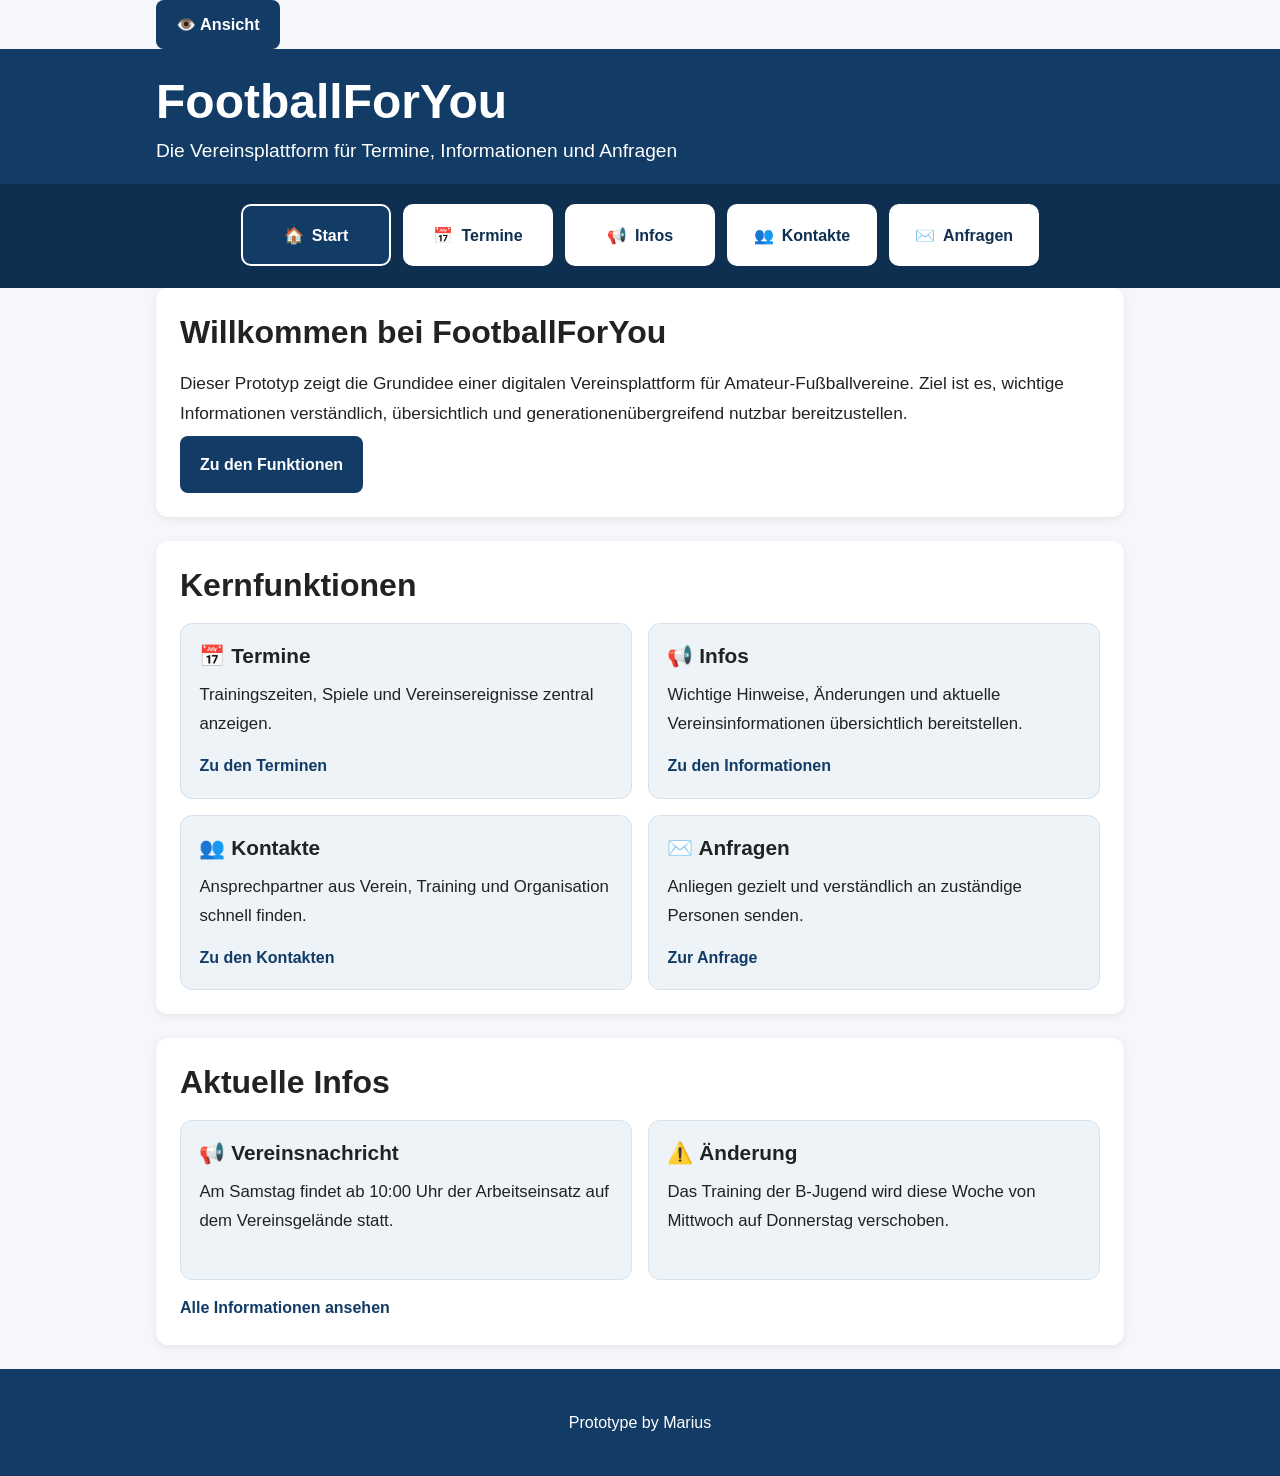
==== commit 7244d20e: "Update index.html" ====
--- a/index.html
+++ b/index.html
@@ -9,20 +9,43 @@
 <body>
   <a class="skip-link" href="#main-content">Zum Inhalt springen</a>
 
+  <div class="meta-bar">
+    <div class="container meta-bar-inner">
+      <div class="view-menu">
+        <button
+          type="button"
+          class="view-menu-button"
+          onclick="toggleViewMenu()"
+          aria-expanded="false"
+          aria-controls="viewMenuPanel"
+          id="viewMenuToggle"
+        >
+          👁️ Ansicht
+        </button>
+
+        <div class="view-menu-panel" id="viewMenuPanel" hidden>
+          <p class="view-menu-title">Schriftgröße anpassen</p>
+          <div class="view-menu-options">
+            <button type="button" class="font-button" onclick="setFontSize('small')">
+              A- Kleinere Schrift
+            </button>
+            <button type="button" class="font-button" onclick="setFontSize('default')">
+              A Standard
+            </button>
+            <button type="button" class="font-button" onclick="setFontSize('large')">
+              A+ Größere Schrift
+            </button>
+          </div>
+        </div>
+      </div>
+    </div>
+  </div>
+
   <header class="site-header">
     <div class="container header-inner">
       <div class="header-text">
         <h1>FootballForYou</h1>
         <p>Die Vereinsplattform für Termine, Informationen und Anfragen</p>
-      </div>
-
-      <div class="font-controls" aria-label="Schriftgröße anpassen">
-        <span class="font-controls-label">Schriftgröße</span>
-        <div class="font-buttons">
-          <button type="button" class="font-button" onclick="setFontSize('small')">A-</button>
-          <button type="button" class="font-button" onclick="setFontSize('default')">A</button>
-          <button type="button" class="font-button" onclick="setFontSize('large')">A+</button>
-        </div>
       </div>
     </div>
   </header>
--- a/style.css
+++ b/style.css
@@ -8,6 +8,18 @@
   line-height: 1.7;
   background-color: #f5f7fa;
   color: #222;
+}
+
+body.font-small {
+  font-size: 0.92rem;
+}
+
+body.font-default {
+  font-size: 1rem;
+}
+
+body.font-large {
+  font-size: 1.14rem;
 }
 
 .container {
@@ -39,7 +51,18 @@
   background-color: #123b66;
   color: white;
   padding: 1.5rem 0 1.25rem;
-  text-align: center;
+}
+
+.header-inner {
+  display: flex;
+  justify-content: space-between;
+  align-items: flex-start;
+  gap: 1.5rem;
+}
+
+.header-text {
+  flex: 1;
+  text-align: left;
 }
 
 .site-header h1 {
@@ -53,6 +76,52 @@
   margin: 0;
   font-size: 1.2rem;
   line-height: 1.45;
+}
+
+.font-controls {
+  background-color: rgba(255, 255, 255, 0.14);
+  border: 1px solid rgba(255, 255, 255, 0.35);
+  border-radius: 10px;
+  padding: 0.75rem;
+  min-width: 190px;
+}
+
+.font-controls-label {
+  display: block;
+  font-weight: bold;
+  margin-bottom: 0.5rem;
+}
+
+.font-buttons {
+  display: flex;
+  gap: 0.5rem;
+}
+
+.font-button {
+  background-color: #ffffff;
+  color: #123b66;
+  border: 2px solid transparent;
+  padding: 0.7rem 0.9rem;
+  border-radius: 8px;
+  font-weight: bold;
+  min-width: 52px;
+}
+
+.font-button:hover {
+  background-color: #eaf1f8;
+  opacity: 1;
+}
+
+.font-button.active-font {
+  background-color: #ffbf47;
+  color: #000;
+  border-color: #ffffff;
+}
+
+.font-button:focus,
+.font-button:focus-visible {
+  outline: 3px solid #ffbf47;
+  outline-offset: 2px;
 }
 
 .main-nav {
@@ -327,8 +396,6 @@
   overflow: hidden;
 }
 
-/* Filter */
-
 .filter-help {
   margin-bottom: 0.75rem;
   font-size: 1.05rem;
@@ -383,8 +450,6 @@
   outline-offset: 3px;
 }
 
-/* Terminliste */
-
 .appointment-list {
   display: grid;
   gap: 1rem;
@@ -425,12 +490,33 @@
     padding: 1.25rem 0 1rem;
   }
 
+  .header-inner {
+    flex-direction: column;
+    align-items: stretch;
+  }
+
+  .header-text {
+    text-align: center;
+  }
+
   .site-header h1 {
     font-size: 2.2rem;
   }
 
   .site-header p {
     font-size: 1rem;
+  }
+
+  .font-controls {
+    min-width: 0;
+  }
+
+  .font-buttons {
+    flex-wrap: wrap;
+  }
+
+  .font-button {
+    flex: 1;
   }
 
   .nav-container {
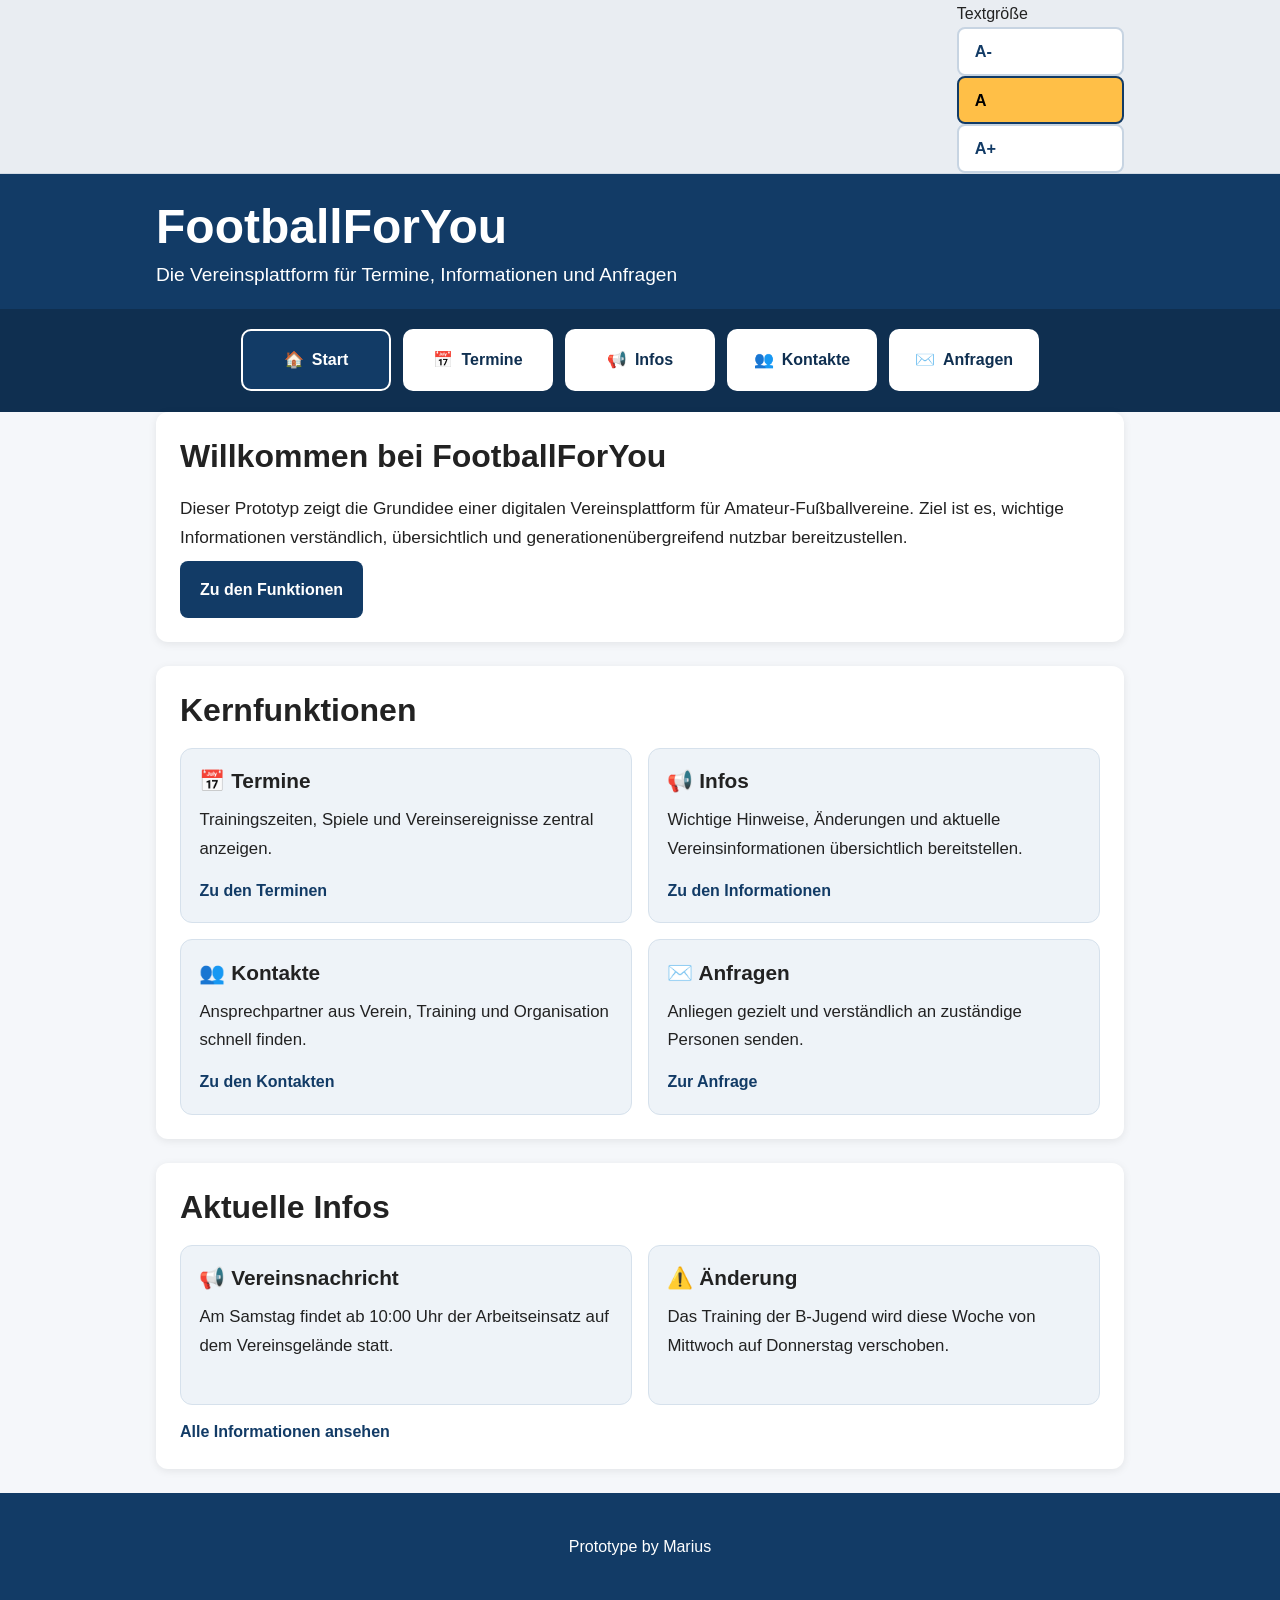
==== commit 39c5e2de: "Update index.html" ====
--- a/index.html
+++ b/index.html
@@ -11,31 +11,12 @@
 
   <div class="meta-bar">
     <div class="container meta-bar-inner">
-      <div class="view-menu">
-        <button
-          type="button"
-          class="view-menu-button"
-          onclick="toggleViewMenu()"
-          aria-expanded="false"
-          aria-controls="viewMenuPanel"
-          id="viewMenuToggle"
-        >
-          👁️ Ansicht
-        </button>
-
-        <div class="view-menu-panel" id="viewMenuPanel" hidden>
-          <p class="view-menu-title">Schriftgröße anpassen</p>
-          <div class="view-menu-options">
-            <button type="button" class="font-button" onclick="setFontSize('small')">
-              A- Kleinere Schrift
-            </button>
-            <button type="button" class="font-button" onclick="setFontSize('default')">
-              A Standard
-            </button>
-            <button type="button" class="font-button" onclick="setFontSize('large')">
-              A+ Größere Schrift
-            </button>
-          </div>
+      <div class="textsize-controls" aria-label="Textgröße anpassen">
+        <span class="textsize-label">Textgröße</span>
+        <div class="textsize-buttons">
+          <button type="button" class="font-button" onclick="setFontSize('small')">A-</button>
+          <button type="button" class="font-button" onclick="setFontSize('default')">A</button>
+          <button type="button" class="font-button" onclick="setFontSize('large')">A+</button>
         </div>
       </div>
     </div>
--- a/style.css
+++ b/style.css
@@ -47,6 +47,103 @@
   font-weight: bold;
 }
 
+/* Meta-Leiste */
+
+.meta-bar {
+  background-color: #e9edf2;
+  border-bottom: 1px solid #d2dbe5;
+}
+
+.meta-bar-inner {
+  display: flex;
+  justify-content: flex-end;
+  align-items: center;
+  min-height: 48px;
+  position: relative;
+}
+
+.view-menu {
+  position: relative;
+}
+
+.view-menu-button {
+  background-color: #ffffff;
+  color: #123b66;
+  border: 2px solid #c7d4e2;
+  padding: 0.65rem 1rem;
+  border-radius: 8px;
+  font-size: 0.98rem;
+  font-weight: bold;
+  cursor: pointer;
+}
+
+.view-menu-button:hover {
+  background-color: #f5f8fb;
+  opacity: 1;
+}
+
+.view-menu-button:focus,
+.view-menu-button:focus-visible {
+  outline: 3px solid #ffbf47;
+  outline-offset: 2px;
+}
+
+.view-menu-panel {
+  position: absolute;
+  top: calc(100% + 0.5rem);
+  right: 0;
+  width: 270px;
+  background: #ffffff;
+  border: 1px solid #d6e1ec;
+  border-radius: 12px;
+  box-shadow: 0 10px 24px rgba(0, 0, 0, 0.12);
+  padding: 1rem;
+  z-index: 100;
+}
+
+.view-menu-title {
+  margin: 0 0 0.85rem 0;
+  font-size: 1rem;
+  font-weight: bold;
+  color: #123b66;
+}
+
+.view-menu-options {
+  display: flex;
+  flex-direction: column;
+  gap: 0.6rem;
+}
+
+.font-button {
+  background-color: #ffffff;
+  color: #123b66;
+  border: 2px solid #c7d4e2;
+  padding: 0.8rem 1rem;
+  border-radius: 8px;
+  font-weight: bold;
+  text-align: left;
+  width: 100%;
+}
+
+.font-button:hover {
+  background-color: #eef3f8;
+  opacity: 1;
+}
+
+.font-button.active-font {
+  background-color: #ffbf47;
+  color: #000;
+  border-color: #123b66;
+}
+
+.font-button:focus,
+.font-button:focus-visible {
+  outline: 3px solid #ffbf47;
+  outline-offset: 2px;
+}
+
+/* Header */
+
 .site-header {
   background-color: #123b66;
   color: white;
@@ -78,51 +175,7 @@
   line-height: 1.45;
 }
 
-.font-controls {
-  background-color: rgba(255, 255, 255, 0.14);
-  border: 1px solid rgba(255, 255, 255, 0.35);
-  border-radius: 10px;
-  padding: 0.75rem;
-  min-width: 190px;
-}
-
-.font-controls-label {
-  display: block;
-  font-weight: bold;
-  margin-bottom: 0.5rem;
-}
-
-.font-buttons {
-  display: flex;
-  gap: 0.5rem;
-}
-
-.font-button {
-  background-color: #ffffff;
-  color: #123b66;
-  border: 2px solid transparent;
-  padding: 0.7rem 0.9rem;
-  border-radius: 8px;
-  font-weight: bold;
-  min-width: 52px;
-}
-
-.font-button:hover {
-  background-color: #eaf1f8;
-  opacity: 1;
-}
-
-.font-button.active-font {
-  background-color: #ffbf47;
-  color: #000;
-  border-color: #ffffff;
-}
-
-.font-button:focus,
-.font-button:focus-visible {
-  outline: 3px solid #ffbf47;
-  outline-offset: 2px;
-}
+/* Navigation */
 
 .main-nav {
   background-color: #0f2f50;
@@ -176,6 +229,8 @@
   color: #ffffff;
   border-color: #ffffff;
 }
+
+/* Inhalt */
 
 main {
   padding-top: 1.5rem;
@@ -296,6 +351,8 @@
   outline-offset: 2px;
 }
 
+/* Listen */
+
 .info-list {
   padding-left: 1.4rem;
   margin: 0;
@@ -315,6 +372,8 @@
   font-weight: bold;
   font-size: 1.05rem;
 }
+
+/* Formular */
 
 .request-form {
   display: flex;
@@ -396,6 +455,8 @@
   overflow: hidden;
 }
 
+/* Filter */
+
 .filter-help {
   margin-bottom: 0.75rem;
   font-size: 1.05rem;
@@ -450,6 +511,8 @@
   outline-offset: 3px;
 }
 
+/* Terminliste */
+
 .appointment-list {
   display: grid;
   gap: 1rem;
@@ -478,6 +541,8 @@
   color: #222;
 }
 
+/* Footer */
+
 .site-footer {
   text-align: center;
   padding: 1.5rem 0;
@@ -485,7 +550,27 @@
   color: white;
 }
 
+/* Mobil */
+
 @media (max-width: 768px) {
+  .meta-bar-inner {
+    justify-content: stretch;
+  }
+
+  .view-menu {
+    width: 100%;
+  }
+
+  .view-menu-button {
+    width: 100%;
+  }
+
+  .view-menu-panel {
+    position: static;
+    width: 100%;
+    margin-top: 0.5rem;
+  }
+
   .site-header {
     padding: 1.25rem 0 1rem;
   }
@@ -505,18 +590,6 @@
 
   .site-header p {
     font-size: 1rem;
-  }
-
-  .font-controls {
-    min-width: 0;
-  }
-
-  .font-buttons {
-    flex-wrap: wrap;
-  }
-
-  .font-button {
-    flex: 1;
   }
 
   .nav-container {
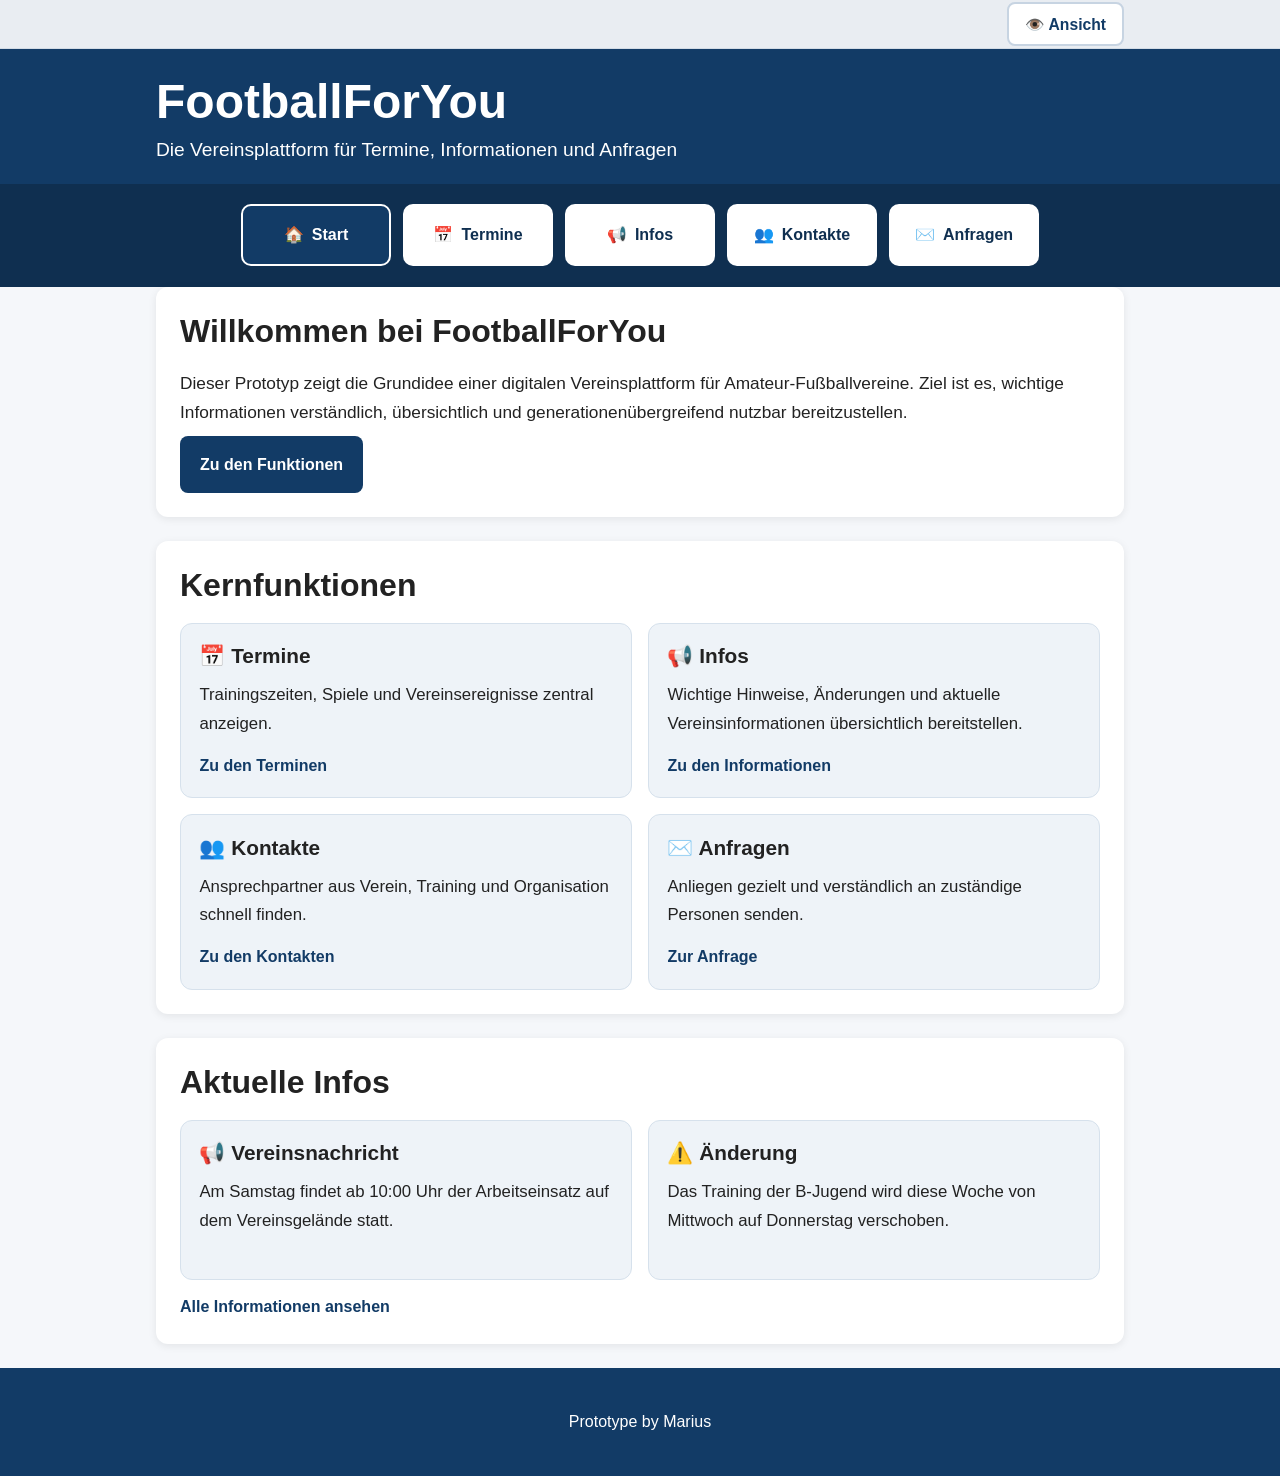
==== commit fbf3ba20: "Update index.html" ====
--- a/index.html
+++ b/index.html
@@ -11,12 +11,31 @@
 
   <div class="meta-bar">
     <div class="container meta-bar-inner">
-      <div class="textsize-controls" aria-label="Textgröße anpassen">
-        <span class="textsize-label">Textgröße</span>
-        <div class="textsize-buttons">
-          <button type="button" class="font-button" onclick="setFontSize('small')">A-</button>
-          <button type="button" class="font-button" onclick="setFontSize('default')">A</button>
-          <button type="button" class="font-button" onclick="setFontSize('large')">A+</button>
+      <div class="view-menu">
+        <button
+          type="button"
+          class="view-menu-button"
+          onclick="toggleViewMenu()"
+          aria-expanded="false"
+          aria-controls="viewMenuPanel"
+          id="viewMenuToggle"
+        >
+          👁️ Ansicht
+        </button>
+
+        <div class="view-menu-panel" id="viewMenuPanel" hidden>
+          <p class="view-menu-title">Schriftgröße anpassen</p>
+          <div class="view-menu-options">
+            <button type="button" class="font-button" onclick="setFontSize('small')">
+              A- Kleinere Schrift
+            </button>
+            <button type="button" class="font-button" onclick="setFontSize('default')">
+              A Standard
+            </button>
+            <button type="button" class="font-button" onclick="setFontSize('large')">
+              A+ Größere Schrift
+            </button>
+          </div>
         </div>
       </div>
     </div>
